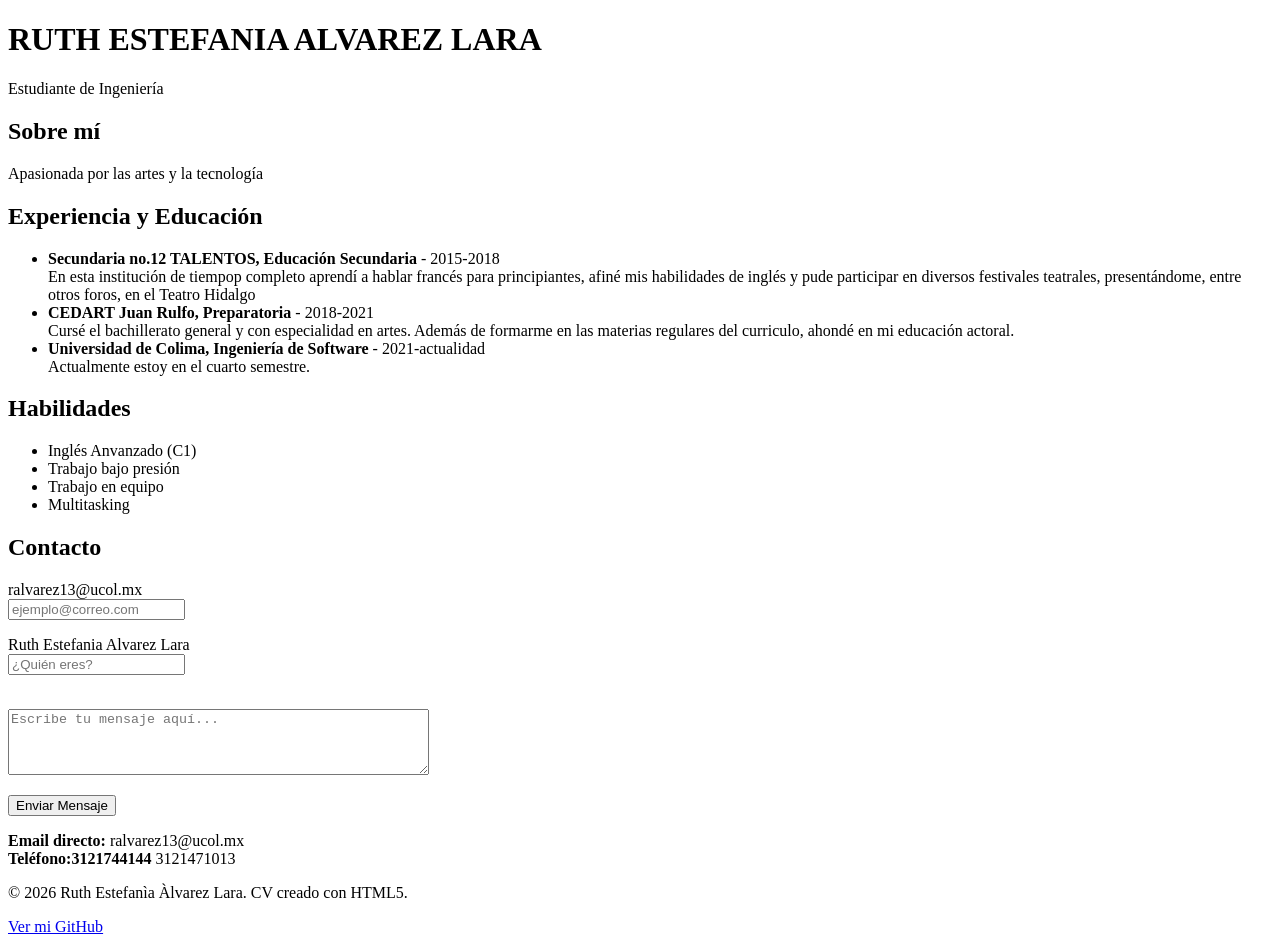
==== index.html @ 9b430cb1 "Add files via upload" ====
﻿<!DOCTYPE html>

<html lang="en" xmlns="http://www.w3.org/1999/xhtml">
<head>
    <meta charset="utf-8" />
    <title>RUTH ESTEFANIA ALVAREZ LARA</title>
</head>
<body>
    <header>
        <h1>RUTH ESTEFANIA ALVAREZ LARA</h1>
        <p>Estudiante de Ingeniería</p>
    </header>
    <main>
        <section id="sobre-mi">
            <h2>Sobre mí</h2>
            <p>Apasionada por las artes y la tecnología</p>
        </section>
       
        <section id="experiencia">
            <h2>Experiencia y Educación</h2>

            <!-- Usamos una lista desordenada para items -->
            <ul>
                <!-- COMPLETAR: Item 1 -->
                <li>
                    <strong>Secundaria no.12 TALENTOS, Educación Secundaria</strong> - 2015-2018
                    <br>
                    En esta institución de tiempop completo aprendí a hablar francés 
                    para principiantes, afiné mis habilidades de inglés y pude participar 
                    en diversos festivales teatrales, presentándome, entre otros foros,
                    en el Teatro Hidalgo

                </li>

                <!-- COMPLETAR: Item 2 -->
                <li>
                    <strong>CEDART Juan Rulfo, Preparatoria</strong> - 2018-2021
                    <br>
                   Cursé el bachillerato general y con especialidad en artes. Además de
                   formarme en las materias regulares del curriculo, ahondé en mi educación actoral.

                </li>

                <!-- COMPLETAR: Item 3 (opcional) -->
                <li>
                    <strong>Universidad de Colima, Ingeniería de Software</strong> - 2021-actualidad
                    <br>
                    Actualmente estoy en el cuarto semestre. 
                </li>
            </ul>
        </section>

        <!-- SECCIÓN: Habilidades -->
        <section id="habilidades">
            <h2>Habilidades</h2>

            <!-- COMPLETAR: Lista de habilidades -->
            <ul>
                <li>Inglés Anvanzado (C1)</li>
                <li>Trabajo bajo presión</li>
                <li>Trabajo en equipo</li>
                <li>Multitasking</li>
            </ul>
        </section>

        <!-- SECCIÓN: Contacto (Formulario) -->
        <section id="contacto">
            <h2>Contacto</h2>

            <!--
                FORMULARIO HTML5 CON VALIDACIÓN NATIVA
                Nota: Esto no envía emails aún (necesita backend),
                pero valida que los datos sean correctos
            -->
            <form action="#" method="post">

                <!-- Campo de Email con validación automática -->
                <p>
                    <label for="email">ralvarez13@ucol.mx</label><br>
                    <input type="email"
                           id="email"
                           name="email"
                           placeholder="ejemplo@correo.com"
                           required>
                </p>

                <!-- Campo de Nombre (requerido) -->
                <p>
                    <label for="nombre">Ruth Estefania Alvarez Lara</label><br>
                    <input type="text"
                           id="nombre"
                           name="nombre"
                           placeholder="¿Quién eres?"
                           required
                           minlength="2">
                </p>

                <!-- Campo de Mensaje -->
                <p>
                    <label for="mensaje"></label><br>
                    <textarea id="mensaje"
                              name="mensaje"
                              rows="4"
                              cols="50"
                              placeholder="Escribe tu mensaje aquí..."
                              required
                              minlength="10"></textarea>
                </p>

                <!-- Botón de envío -->
                <button type="submit">Enviar Mensaje</button>

            </form>

            <!-- Información de contacto directo -->
            <p>
                <strong>Email directo:</strong> ralvarez13@ucol.mx<br>
                <strong>Teléfono:3121744144</strong> 3121471013
            </p>
        </section>

    </main>

    <!-- ====================
         FOOTER: Pie de página
         ==================== -->
    <footer>
        <p>&copy; 2026 Ruth Estefanìa Àlvarez Lara. CV creado con HTML5.</p>

        <!-- OPCIONAL: Enlace a tu GitHub -->
        <p>
            <a href="https://github.com/Ruthweiler/Portfolio" target="_blank">
                Ver mi GitHub
            </a>
        </p>
    </footer>
   




</body>
</html>
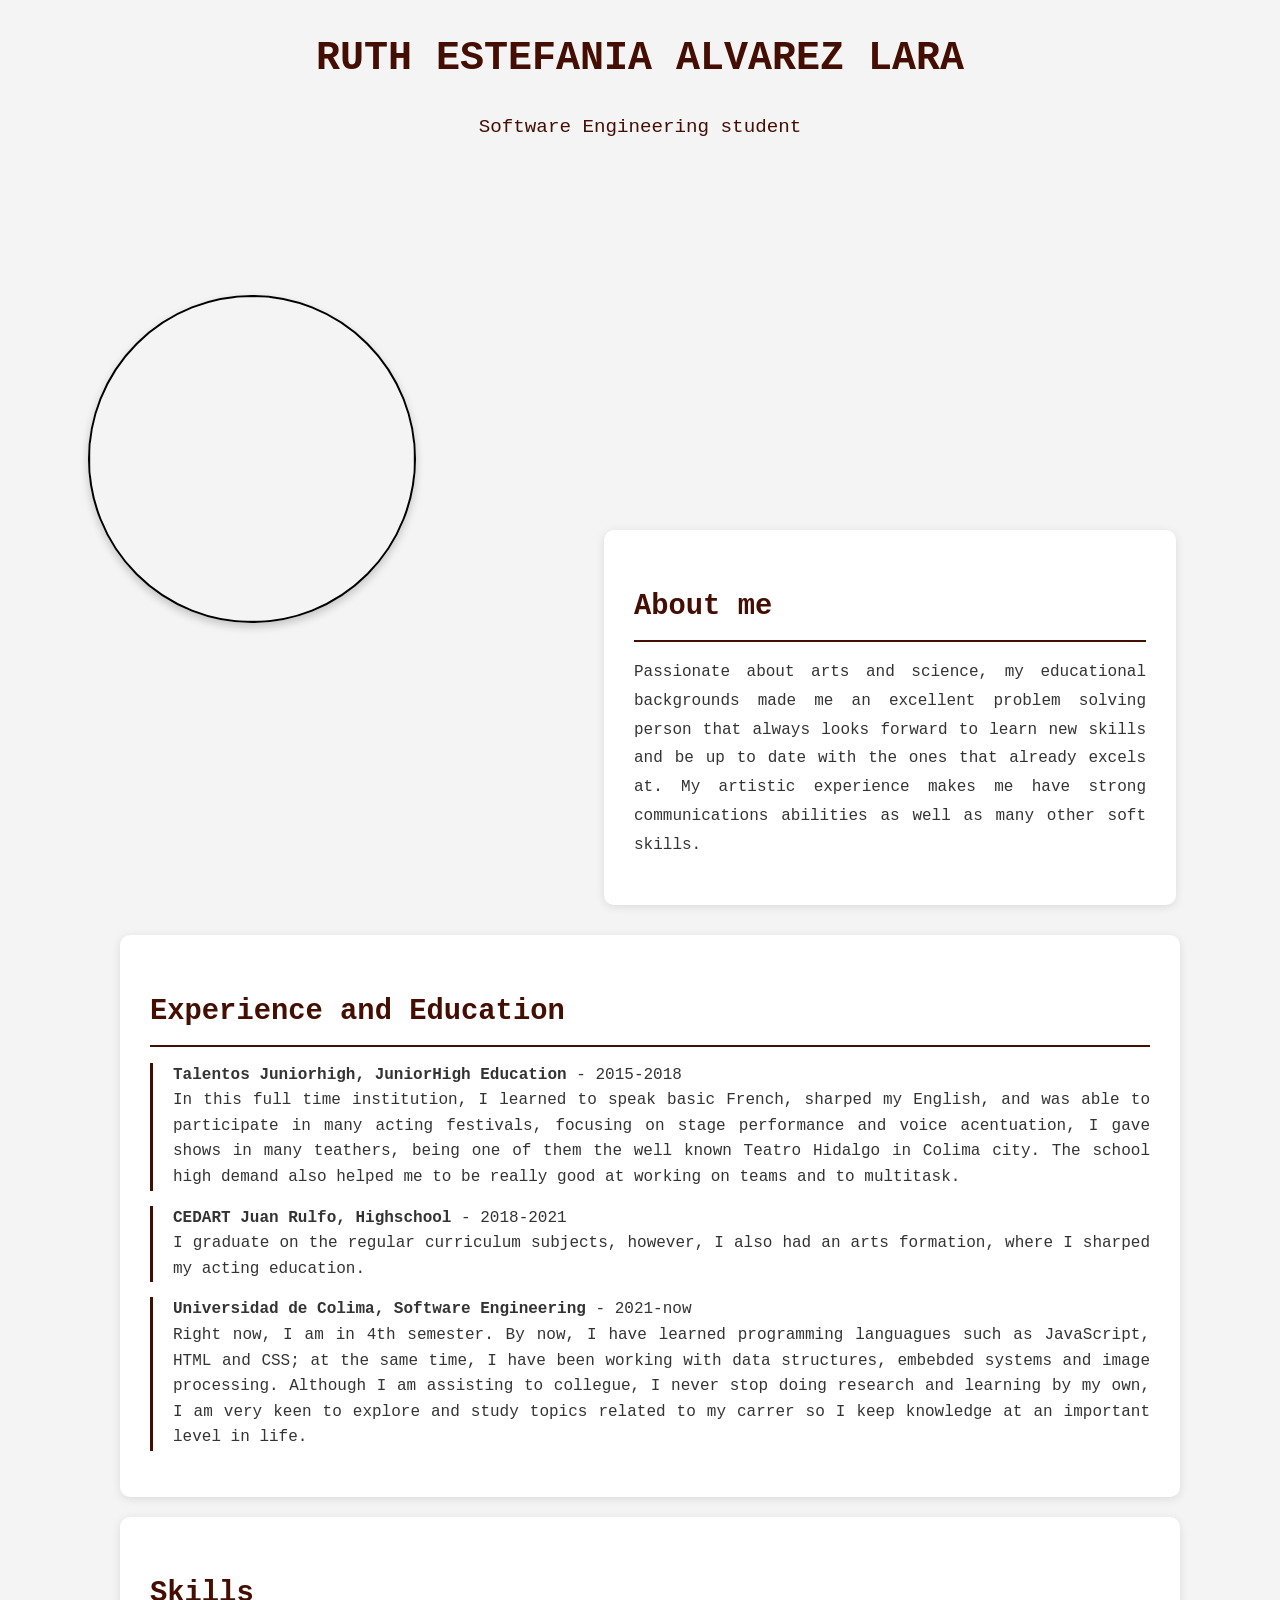
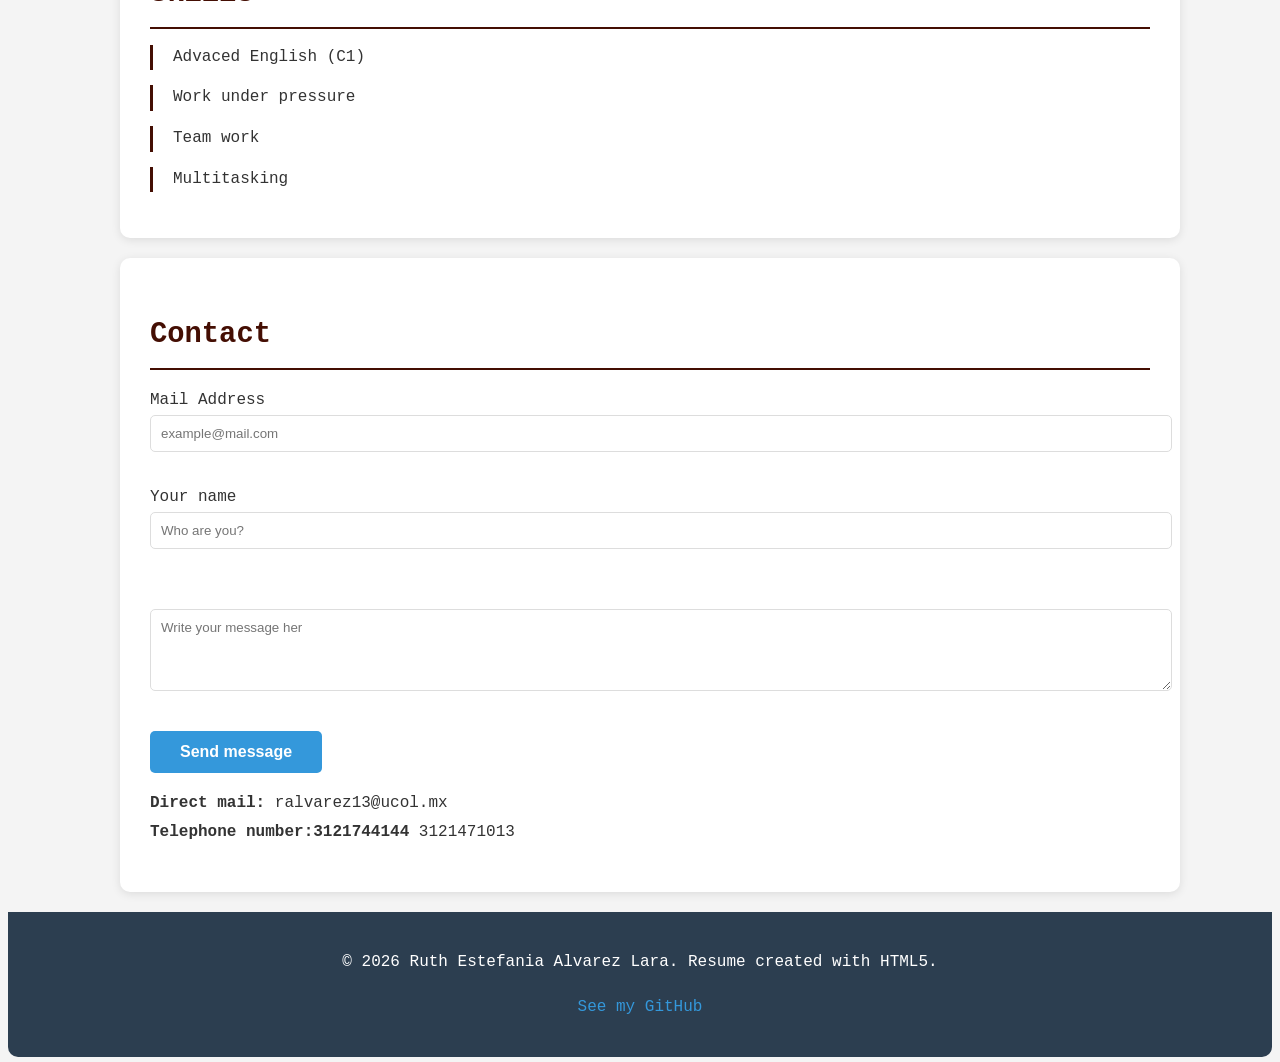
==== commit 5cb97624: "Update index.html Added css" ====
--- a/index.html
+++ b/index.html
@@ -1,71 +1,265 @@
-﻿<!DOCTYPE html>
+<!DOCTYPE html>
 
 <html lang="en" xmlns="http://www.w3.org/1999/xhtml">
 <head>
     <meta charset="utf-8" />
     <title>RUTH ESTEFANIA ALVAREZ LARA</title>
+    <style>
+        #sobre-mi {
+            max-width: 512px;
+            margin: 20px auto;
+            background: white;
+            padding: 30px;
+            border-radius: 10px;
+            box-shadow: 0 2px 10px rgba(0,0,0,0.1);
+            position: relative;
+            top: 0px;
+            left: 250px;
+            text-align: justify;
+        }
+        #experiencia {
+            max-width: 1000px;
+            margin: 20px auto;
+            background: white;
+            padding: 30px;
+            border-radius: 10px;
+            box-shadow: 0 2px 10px rgba(0,0,0,0.1);
+            position: relative;
+            top: 10px;
+            left: 10px;
+            text-align: justify;
+        }
+        #habilidades {
+            max-width: 1000px;
+            margin: 20px auto;
+            background: white;
+            padding: 30px;
+            border-radius: 10px;
+            box-shadow: 0 2px 10px rgba(0,0,0,0.1);
+            position: relative;
+            top: 10px;
+            left: 10px;
+            text-align: justify;
+        }
+        #contacto {
+            max-width: 1000px;
+            margin: 20px auto;
+            background: white;
+            padding: 30px;
+            border-radius: 10px;
+            box-shadow: 0 2px 10px rgba(0,0,0,0.1);
+            position: relative;
+            top: 10px;
+            left: 10px;
+            text-align: justify;
+        }
+            /*Da formato a mi foto, la hace ovalada y ajusta el tamaño*/
+        img {
+            width: 324px;
+            height: 324px;
+            max-width: 100%;
+            border-radius: 50%;
+            border: 2px solid #000;
+            box-shadow: 0 4px 8px rgba(0,0,0,0.2);
+            position: relative;
+            top: 120px;
+            left: 80px;
+        }
+            /* Le aplica un color suave en lugar de blanco puro al fondo, 
+            le agrega la fuente, el color y el interlineado. los cambios
+            se aplican a todo lo que está dentro del tag body
+            */
+        body {
+            background-color: #f4f4f4;
+            font-family: Consolas, monospace;
+            color: #333;
+            line-height: 1.6;
+
+            body {
+                font-family: Consolas, monospace;
+                color: #333;
+                line-height: 1.6;
+            }
+            /* En el tag header h1, se le aplica un color y un tamaño de letra, asimismo se 
+                alínea al centro de la página y se agrega un margen
+            */
+            header h1 {
+                color: #440E03;
+                font-size: 2.5em;
+                text-align: center;
+                margin-bottom: 5px;
+            }
+            /* En el header p se alinea al centro, se cambia el color, se modifica el tamaño de
+                la letra y el tamaño de margen
+            */
+            header p {
+                text-align: center;
+                color: #440E03;
+                font-size: 1.2em;
+                margin-bottom: 30px;
+            }
+            /* Cada sección (Sobre mí, Experiencia, etc.) necesita espacio para respirar.
+                El margin-bottom crea separación visual entre secciones.
+            */
+            section {
+                margin-bottom: 30px;
+            }
+            /*Los h2 marcan cada sección del CV. Un color azul y un borde inferior los hace
+                destacar sin ser invasivos. El padding-bottom crea espacio antes del borde.
+            */
+            h2 {
+                color: #440E03;
+                font-size: 1.8em;
+                border-bottom: 2px solid #440E03;
+                padding-bottom: 10px;
+                margin-bottom: 15px;
+            }
+            /*Los párrafos necesitan un espaciado de línea cómodo para leer. El margin-bottom
+                separa párrafos consecutivos.
+            */
+            p {
+                line-height: 1.8;
+                margin-bottom: 15px;
+            }
+            /*Quitamos los bullets predeterminados (list-style: none) y damos espacio a cada 
+                elemento. El borde azul izquierdo marca cada item visualmente.
+            */
+            ul {
+                list-style: none;
+                padding-left: 0;
+            }
+            /*Los inputs y textarea necesitan estilos consistentes. El padding interno hace que
+                sean más fáciles de usar. El border-radius suaviza las esquinas.
+            */
+            li {
+                margin-bottom: 15px;
+                padding-left: 20px;
+                border-left: 3px solid #440E03;
+            }
+            /*El footer cierra el CV. Un fondo oscuro con texto claro crea contraste. El text-align:
+                center alinea todo el contenido.
+            */
+            input, textarea {
+                width: 100%;
+                padding: 10px;
+                margin-bottom: 15px;
+                border: 1px solid #ddd;
+                border-radius: 5px;
+                font-family: Arial, sans-serif;
+            }
+
+            button {
+                background: #3498db;
+                color: white;
+                padding: 12px 30px;
+                border: none;
+                border-radius: 5px;
+                cursor: pointer;
+                font-size: 1em;
+                font-weight: 600;
+            }
+            /*Los efectos hover mejoran la interactividad. Cuando pasas 
+                el mouse sobre el botón o enlaces,
+            cambian de color. Esto indica que son clicables. footer */
+
+            footer {
+                background: #2c3e50;
+                color: white;
+                text-align: center;
+                padding: 20px;
+                margin-top: 30px;
+                border-radius: 0 0 10px 10px;
+            }
+
+                footer a {
+                    color: #3498db;
+                    text-decoration: none;
+                }
+
+            button:hover {
+                background: #2980b9;
+                transform: translateY(-2px);
+                box-shadow: 0 5px 15px rgba(52, 152, 219, 0.3);
+            }
+
+            footer a:hover {
+                color: #5dade2;
+                text-decoration: underline;
+            }
+        }
+    </style>
 </head>
 <body>
     <header>
         <h1>RUTH ESTEFANIA ALVAREZ LARA</h1>
-        <p>Estudiante de Ingeniería</p>
+        <p>Software Engineering student</p>
+        <img src="foto.jpeg"/>
     </header>
     <main>
         <section id="sobre-mi">
-            <h2>Sobre mí</h2>
-            <p>Apasionada por las artes y la tecnología</p>
+            <h2>About me</h2>
+            <p>Passionate about arts and science, my educational backgrounds
+            made me an excellent problem solving person that always looks forward
+            to learn new skills and be up to date with the ones that already excels 
+            at. My artistic experience makes me have strong communications abilities 
+            as well as many other soft skills.</p>
         </section>
-       
+
         <section id="experiencia">
-            <h2>Experiencia y Educación</h2>
+            <h2>Experience and Education</h2>
 
             <!-- Usamos una lista desordenada para items -->
             <ul>
                 <!-- COMPLETAR: Item 1 -->
                 <li>
-                    <strong>Secundaria no.12 TALENTOS, Educación Secundaria</strong> - 2015-2018
+                    <strong>Talentos Juniorhigh, JuniorHigh Education</strong> - 2015-2018
                     <br>
-                    En esta institución de tiempop completo aprendí a hablar francés 
-                    para principiantes, afiné mis habilidades de inglés y pude participar 
-                    en diversos festivales teatrales, presentándome, entre otros foros,
-                    en el Teatro Hidalgo
-
+                    In this full time institution, I learned to speak basic French, sharped my English,
+                    and was able to participate in many acting festivals, focusing on stage performance and 
+                    voice acentuation, I gave shows in many teathers, being one of them the well known Teatro 
+                    Hidalgo in Colima city. The school high demand also helped me to be really good at working on teams
+                    and to multitask.
+                    
                 </li>
 
                 <!-- COMPLETAR: Item 2 -->
                 <li>
-                    <strong>CEDART Juan Rulfo, Preparatoria</strong> - 2018-2021
+                    <strong>CEDART Juan Rulfo, Highschool </strong> - 2018-2021
                     <br>
-                   Cursé el bachillerato general y con especialidad en artes. Además de
-                   formarme en las materias regulares del curriculo, ahondé en mi educación actoral.
+                    I graduate on the regular curriculum subjects, however, I also had an arts formation, 
+                    where I sharped my acting education.
 
                 </li>
 
                 <!-- COMPLETAR: Item 3 (opcional) -->
                 <li>
-                    <strong>Universidad de Colima, Ingeniería de Software</strong> - 2021-actualidad
+                    <strong>Universidad de Colima, Software Engineering</strong> - 2021-now
                     <br>
-                    Actualmente estoy en el cuarto semestre. 
+                    Right now, I am in 4th semester. By now, I have learned programming languagues such as JavaScript, 
+                    HTML and CSS; at the same time,  I have been working with data structures, embebded systems and image 
+                    processing. Although I am assisting to collegue, I never stop doing research and learning by my own, 
+                    I am very keen to explore and study topics related to my carrer so I keep knowledge at an important level
+                    in life.
                 </li>
             </ul>
         </section>
 
         <!-- SECCIÓN: Habilidades -->
         <section id="habilidades">
-            <h2>Habilidades</h2>
+            <h2>Skills</h2>
 
             <!-- COMPLETAR: Lista de habilidades -->
             <ul>
-                <li>Inglés Anvanzado (C1)</li>
-                <li>Trabajo bajo presión</li>
-                <li>Trabajo en equipo</li>
+                <li>Advaced English (C1)</li>
+                <li>Work under pressure</li>
+                <li>Team work</li>
                 <li>Multitasking</li>
             </ul>
         </section>
 
         <!-- SECCIÓN: Contacto (Formulario) -->
         <section id="contacto">
-            <h2>Contacto</h2>
+            <h2>Contact</h2>
 
             <!--
                 FORMULARIO HTML5 CON VALIDACIÓN NATIVA
@@ -76,46 +270,46 @@
 
                 <!-- Campo de Email con validación automática -->
                 <p>
-                    <label for="email">ralvarez13@ucol.mx</label><br>
+                    <label for="email">Mail Address</label><br>
                     <input type="email"
                            id="email"
                            name="email"
-                           placeholder="ejemplo@correo.com"
+                           placeholder="example@mail.com"
                            required>
                 </p>
 
                 <!-- Campo de Nombre (requerido) -->
                 <p>
-                    <label for="nombre">Ruth Estefania Alvarez Lara</label><br>
+                    <label for="nombre">Your name</label><br>
                     <input type="text"
                            id="nombre"
-                           name="nombre"
-                           placeholder="¿Quién eres?"
+                           name="name"
+                           placeholder="Who are you?"
                            required
                            minlength="2">
                 </p>
 
                 <!-- Campo de Mensaje -->
                 <p>
-                    <label for="mensaje"></label><br>
+                    <label for="Your comment"></label><br>
                     <textarea id="mensaje"
-                              name="mensaje"
+                              name="message"
                               rows="4"
                               cols="50"
-                              placeholder="Escribe tu mensaje aquí..."
+                              placeholder="Write your message her"
                               required
                               minlength="10"></textarea>
                 </p>
 
                 <!-- Botón de envío -->
-                <button type="submit">Enviar Mensaje</button>
+                <button type="submit">Send message</button>
 
             </form>
 
             <!-- Información de contacto directo -->
             <p>
-                <strong>Email directo:</strong> ralvarez13@ucol.mx<br>
-                <strong>Teléfono:3121744144</strong> 3121471013
+                <strong>Direct mail:</strong> ralvarez13@ucol.mx<br>
+                <strong>Telephone number:3121744144</strong> 3121471013
             </p>
         </section>
 
@@ -125,19 +319,20 @@
          FOOTER: Pie de página
          ==================== -->
     <footer>
-        <p>&copy; 2026 Ruth Estefanìa Àlvarez Lara. CV creado con HTML5.</p>
+        <p>&copy; 2026 Ruth Estefania Alvarez Lara. Resume created with HTML5.</p>
 
         <!-- OPCIONAL: Enlace a tu GitHub -->
         <p>
-            <a href="https://github.com/Ruthweiler/Portfolio" target="_blank">
-                Ver mi GitHub
+            <a href="https://ruthweiler.github.io/Portfolio/" target="_blank">
+                See my GitHub
             </a>
         </p>
     </footer>
-   
+
 
 
 
 
 </body>
-</html>+
+</html>
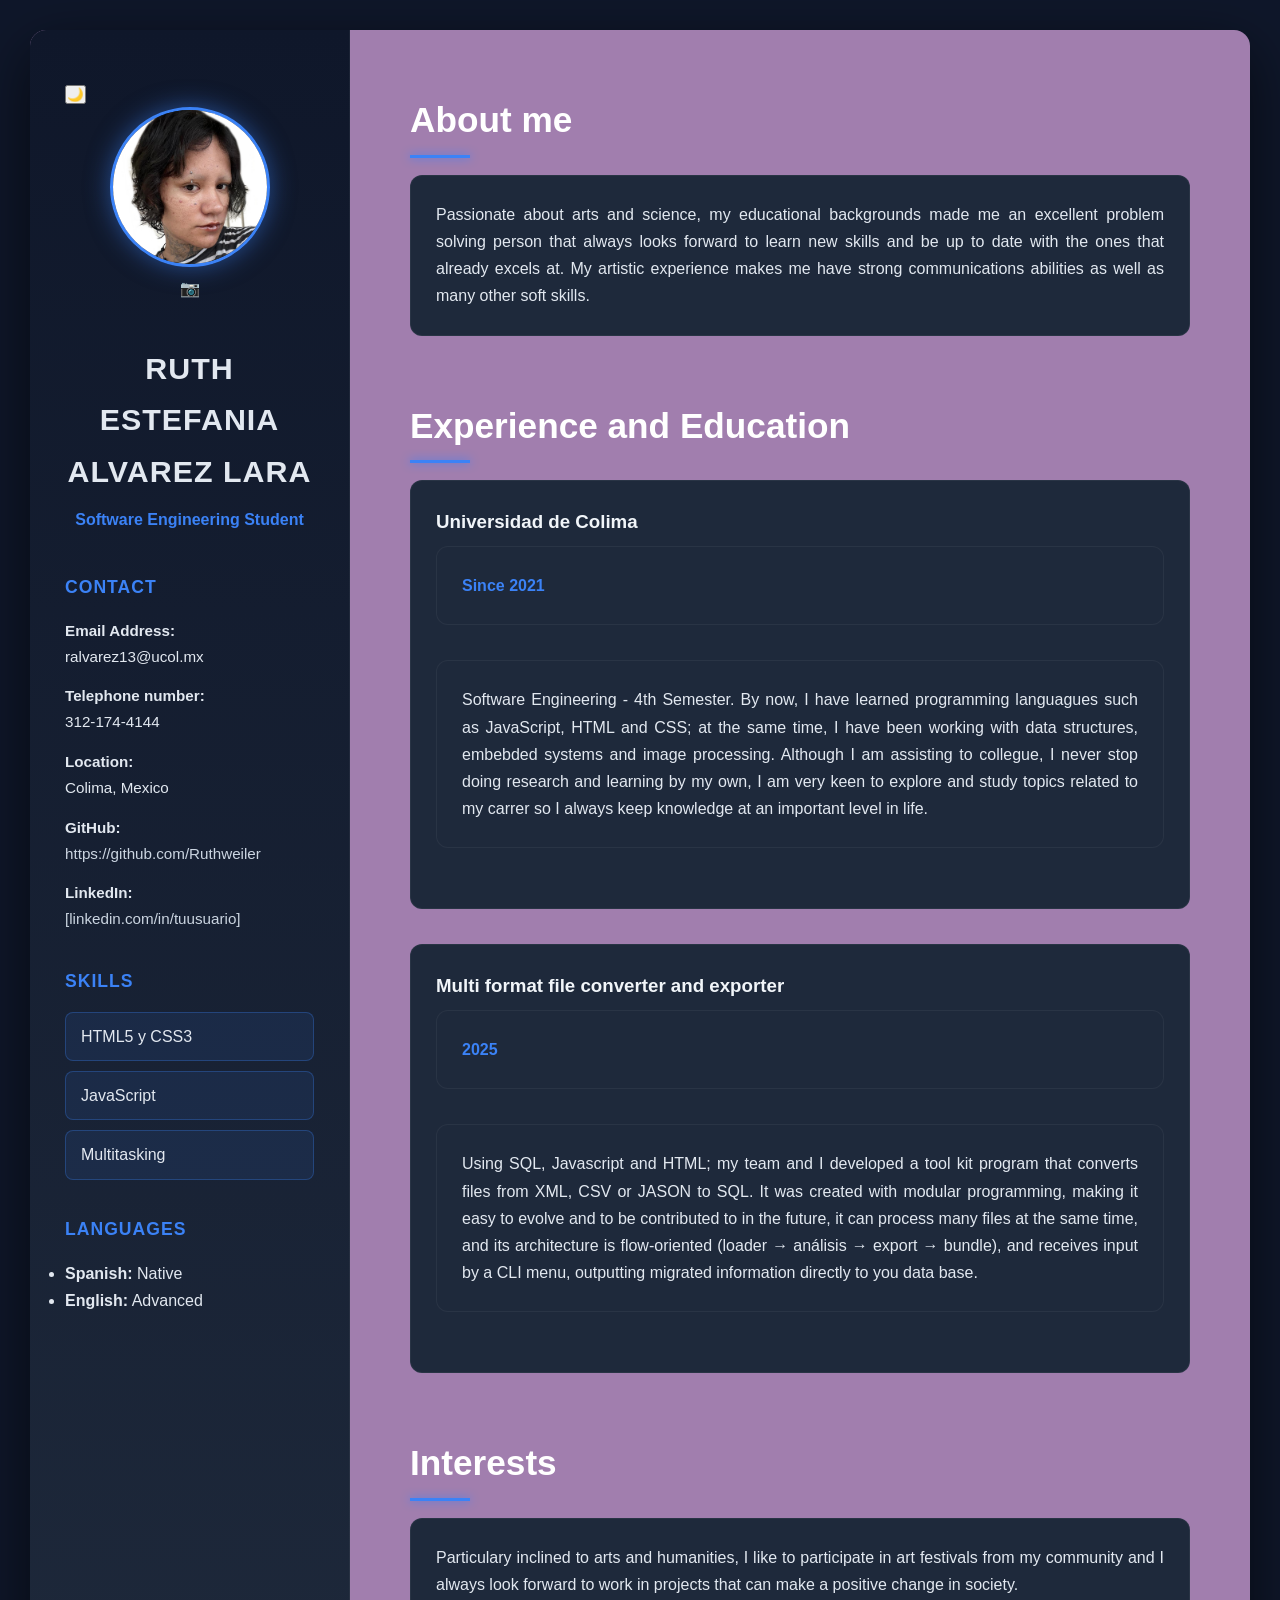
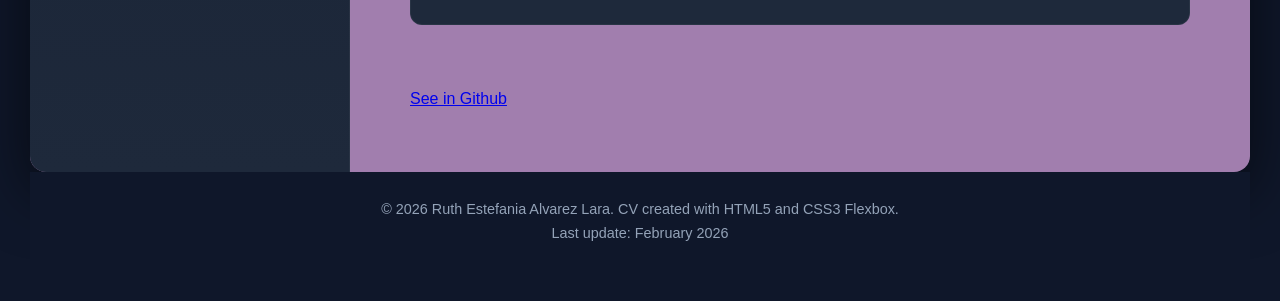
==== commit 377b24ba: "Update index.html" ====
--- a/index.html
+++ b/index.html
@@ -1,338 +1,188 @@
+
 <!DOCTYPE html>
+<html lang="es">
 
-<html lang="en" xmlns="http://www.w3.org/1999/xhtml">
 <head>
-    <meta charset="utf-8" />
-    <title>RUTH ESTEFANIA ALVAREZ LARA</title>
-    <style>
-        #sobre-mi {
-            max-width: 512px;
-            margin: 20px auto;
-            background: white;
-            padding: 30px;
-            border-radius: 10px;
-            box-shadow: 0 2px 10px rgba(0,0,0,0.1);
-            position: relative;
-            top: 0px;
-            left: 250px;
-            text-align: justify;
-        }
-        #experiencia {
-            max-width: 1000px;
-            margin: 20px auto;
-            background: white;
-            padding: 30px;
-            border-radius: 10px;
-            box-shadow: 0 2px 10px rgba(0,0,0,0.1);
-            position: relative;
-            top: 10px;
-            left: 10px;
-            text-align: justify;
-        }
-        #habilidades {
-            max-width: 1000px;
-            margin: 20px auto;
-            background: white;
-            padding: 30px;
-            border-radius: 10px;
-            box-shadow: 0 2px 10px rgba(0,0,0,0.1);
-            position: relative;
-            top: 10px;
-            left: 10px;
-            text-align: justify;
-        }
-        #contacto {
-            max-width: 1000px;
-            margin: 20px auto;
-            background: white;
-            padding: 30px;
-            border-radius: 10px;
-            box-shadow: 0 2px 10px rgba(0,0,0,0.1);
-            position: relative;
-            top: 10px;
-            left: 10px;
-            text-align: justify;
-        }
-            /*Da formato a mi foto, la hace ovalada y ajusta el tamaño*/
-        img {
-            width: 324px;
-            height: 324px;
-            max-width: 100%;
-            border-radius: 50%;
-            border: 2px solid #000;
-            box-shadow: 0 4px 8px rgba(0,0,0,0.2);
-            position: relative;
-            top: 120px;
-            left: 80px;
-        }
-            /* Le aplica un color suave en lugar de blanco puro al fondo, 
-            le agrega la fuente, el color y el interlineado. los cambios
-            se aplican a todo lo que está dentro del tag body
-            */
-        body {
-            background-color: #f4f4f4;
-            font-family: Consolas, monospace;
-            color: #333;
-            line-height: 1.6;
-
-            body {
-                font-family: Consolas, monospace;
-                color: #333;
-                line-height: 1.6;
-            }
-            /* En el tag header h1, se le aplica un color y un tamaño de letra, asimismo se 
-                alínea al centro de la página y se agrega un margen
-            */
-            header h1 {
-                color: #440E03;
-                font-size: 2.5em;
-                text-align: center;
-                margin-bottom: 5px;
-            }
-            /* En el header p se alinea al centro, se cambia el color, se modifica el tamaño de
-                la letra y el tamaño de margen
-            */
-            header p {
-                text-align: center;
-                color: #440E03;
-                font-size: 1.2em;
-                margin-bottom: 30px;
-            }
-            /* Cada sección (Sobre mí, Experiencia, etc.) necesita espacio para respirar.
-                El margin-bottom crea separación visual entre secciones.
-            */
-            section {
-                margin-bottom: 30px;
-            }
-            /*Los h2 marcan cada sección del CV. Un color azul y un borde inferior los hace
-                destacar sin ser invasivos. El padding-bottom crea espacio antes del borde.
-            */
-            h2 {
-                color: #440E03;
-                font-size: 1.8em;
-                border-bottom: 2px solid #440E03;
-                padding-bottom: 10px;
-                margin-bottom: 15px;
-            }
-            /*Los párrafos necesitan un espaciado de línea cómodo para leer. El margin-bottom
-                separa párrafos consecutivos.
-            */
-            p {
-                line-height: 1.8;
-                margin-bottom: 15px;
-            }
-            /*Quitamos los bullets predeterminados (list-style: none) y damos espacio a cada 
-                elemento. El borde azul izquierdo marca cada item visualmente.
-            */
-            ul {
-                list-style: none;
-                padding-left: 0;
-            }
-            /*Los inputs y textarea necesitan estilos consistentes. El padding interno hace que
-                sean más fáciles de usar. El border-radius suaviza las esquinas.
-            */
-            li {
-                margin-bottom: 15px;
-                padding-left: 20px;
-                border-left: 3px solid #440E03;
-            }
-            /*El footer cierra el CV. Un fondo oscuro con texto claro crea contraste. El text-align:
-                center alinea todo el contenido.
-            */
-            input, textarea {
-                width: 100%;
-                padding: 10px;
-                margin-bottom: 15px;
-                border: 1px solid #ddd;
-                border-radius: 5px;
-                font-family: Arial, sans-serif;
-            }
-
-            button {
-                background: #3498db;
-                color: white;
-                padding: 12px 30px;
-                border: none;
-                border-radius: 5px;
-                cursor: pointer;
-                font-size: 1em;
-                font-weight: 600;
-            }
-            /*Los efectos hover mejoran la interactividad. Cuando pasas 
-                el mouse sobre el botón o enlaces,
-            cambian de color. Esto indica que son clicables. footer */
-
-            footer {
-                background: #2c3e50;
-                color: white;
-                text-align: center;
-                padding: 20px;
-                margin-top: 30px;
-                border-radius: 0 0 10px 10px;
-            }
-
-                footer a {
-                    color: #3498db;
-                    text-decoration: none;
-                }
-
-            button:hover {
-                background: #2980b9;
-                transform: translateY(-2px);
-                box-shadow: 0 5px 15px rgba(52, 152, 219, 0.3);
-            }
-
-            footer a:hover {
-                color: #5dade2;
-                text-decoration: underline;
-            }
-        }
-    </style>
+    <meta charset="UTF-8">
+    <meta name="viewport" content="width=device-width, initial-scale=1.0">
+    <title>CV - ALVAREZ LARA RUTH ESTEFANIA</title>
+    
+    <!-- Vincula tu archivo CSS aquí -->
+    <link rel="stylesheet" href="style.css">
+    
+    <!-- Google Fonts - Puedes cambiar la fuente si quieres -->
+    <link href="https://fonts.google.com/specimen/Saira?categoryFilters=Technology:%2FTechnology%2FVariable;600;700&display=swap">
 </head>
 <body>
-    <header>
-        <h1>RUTH ESTEFANIA ALVAREZ LARA</h1>
-        <p>Software Engineering student</p>
-        <img src="foto.jpeg"/>
-    </header>
-    <main>
-        <section id="sobre-mi">
-            <h2>About me</h2>
-            <p>Passionate about arts and science, my educational backgrounds
-            made me an excellent problem solving person that always looks forward
-            to learn new skills and be up to date with the ones that already excels 
-            at. My artistic experience makes me have strong communications abilities 
-            as well as many other soft skills.</p>
-        </section>
+    
 
-        <section id="experiencia">
-            <h2>Experience and Education</h2>
+    <div class="cv-container">
 
-            <!-- Usamos una lista desordenada para items -->
-            <ul>
-                <!-- COMPLETAR: Item 1 -->
-                <li>
-                    <strong>Talentos Juniorhigh, JuniorHigh Education</strong> - 2015-2018
-                    <br>
-                    In this full time institution, I learned to speak basic French, sharped my English,
-                    and was able to participate in many acting festivals, focusing on stage performance and 
-                    voice acentuation, I gave shows in many teathers, being one of them the well known Teatro 
-                    Hidalgo in Colima city. The school high demand also helped me to be really good at working on teams
-                    and to multitask.
-                    
-                </li>
+        <!--
+             SIDEBAR (Columna Izquierda)
+             Aquí va información personal, contacto y habilidades
+        -->
+        <aside class="sidebar">
 
-                <!-- COMPLETAR: Item 2 -->
-                <li>
-                    <strong>CEDART Juan Rulfo, Highschool </strong> - 2018-2021
-                    <br>
-                    I graduate on the regular curriculum subjects, however, I also had an arts formation, 
-                    where I sharped my acting education.
+            <!-- Botoón Dark mode -->
+            <button id="themeToggle" aria-label="Cambiar tema">🌙</button>
+            <script>
+                const toggle = document.getElementById("themeToggle");
+                toggle.addEventListener("click", () => {
+                    document.body.classList.toggle("dark-mode");
+                });
+            </script>
 
-                </li>
+            <!-- FOTO DE PERFIL (opcional - puedes quitar si no tienes) -->
+            <div class="profile-photo">
 
-                <!-- COMPLETAR: Item 3 (opcional) -->
-                <li>
-                    <strong>Universidad de Colima, Software Engineering</strong> - 2021-now
-                    <br>
-                    Right now, I am in 4th semester. By now, I have learned programming languagues such as JavaScript, 
-                    HTML and CSS; at the same time,  I have been working with data structures, embebded systems and image 
-                    processing. Although I am assisting to collegue, I never stop doing research and learning by my own, 
-                    I am very keen to explore and study topics related to my carrer so I keep knowledge at an important level
-                    in life.
-                </li>
-            </ul>
-        </section>
+                <img src="FOTO.jpeg" alt="RUTH ESTEFANIA ALVAREZ LARA">
 
-        <!-- SECCIÓN: Habilidades -->
-        <section id="habilidades">
-            <h2>Skills</h2>
+                <div class="photo-placeholder">
+                    📷
+                </div>
+            </div>
 
-            <!-- COMPLETAR: Lista de habilidades -->
-            <ul>
-                <li>Advaced English (C1)</li>
-                <li>Work under pressure</li>
-                <li>Team work</li>
-                <li>Multitasking</li>
-            </ul>
-        </section>
+            <!-- NOMBRE Y TÍTULO -->
+            <div class="sidebar-header">
+                <h1>RUTH ESTEFANIA ALVAREZ LARA</h1>
+                <p class="job-title">Software Engineering Student</p>
+                <!-- Ejemplo: Estudiante de Ingeniería de Software -->
+            </div>
 
-        <!-- SECCIÓN: Contacto (Formulario) -->
-        <section id="contacto">
-            <h2>Contact</h2>
+            <!-- INFORMACIÓN DE CONTACTO -->
+            <section class="sidebar-section">
+                <h2>Contact</h2>
+                <ul class="contact-list">
+                    <li>
+                        <strong>Email Address:</strong><br>
+                        ralvarez13@ucol.mx
+                    </li>
+                    <li>
+                        <strong>Telephone number:</strong><br>
+                        312-174-4144
+                    </li>
+                    <li>
+                        <strong>Location:</strong><br>
+                        Colima, Mexico
+                    </li>
+                    <li>
+                        <strong>GitHub:</strong><br>
+                        <a href="#">https://github.com/Ruthweiler</a>
+                    </li>
+                    <li>
+                        <strong>LinkedIn:</strong><br>
+                        <a href="#">[linkedin.com/in/tuusuario]</a>
+                    </li>
+                </ul>
+            </section>
 
-            <!--
-                FORMULARIO HTML5 CON VALIDACIÓN NATIVA
-                Nota: Esto no envía emails aún (necesita backend),
-                pero valida que los datos sean correctos
-            -->
-            <form action="#" method="post">
+            <!-- HABILIDADES TÉCNICAS -->
+            <section class="sidebar-section">
+                <h2>Skills</h2>
+                <ul class="skills-list">
+                    <!-- Personaliza con TUS habilidades reales -->
+                    <li>HTML5 y CSS3</li>
+                    <li>JavaScript</li>
+                    <li>Multitasking</li>
 
-                <!-- Campo de Email con validación automática -->
+                    <!-- Agrega más si tienes -->
+                </ul>
+            </section>
+
+            <!-- IDIOMAS (opcional) -->
+            <section class="sidebar-section">
+                <h2>Languages</h2>
+                <ul class="languages-list">
+                    <li>
+                        <strong>Spanish:</strong> Native
+                    </li>
+                    <li>
+                        <strong>English:</strong> Advanced
+                    </li>
+                </ul>
+            </section>
+
+        </aside>
+
+        <!-- 
+             MAIN CONTENT (Columna Derecha)
+             Aquí va el contenido principal: sobre ti, experiencia, educación
+        -->
+        <main class="main-content">
+
+
+
+            <!-- SOBRE MÍ -->
+            <section class="content-section">
+                <h2>About me</h2>
                 <p>
-                    <label for="email">Mail Address</label><br>
-                    <input type="email"
-                           id="email"
-                           name="email"
-                           placeholder="example@mail.com"
-                           required>
+                    Passionate about arts and science, my educational backgrounds
+                    made me an excellent problem solving person that always looks forward
+                    to learn new skills and be up to date with the ones that already excels
+                    at. My artistic experience makes me have strong communications abilities
+                    as well as many other soft skills.
                 </p>
 
-                <!-- Campo de Nombre (requerido) -->
-                <p>
-                    <label for="nombre">Your name</label><br>
-                    <input type="text"
-                           id="nombre"
-                           name="name"
-                           placeholder="Who are you?"
-                           required
-                           minlength="2">
-                </p>
+            </section>
 
-                <!-- Campo de Mensaje -->
-                <p>
-                    <label for="Your comment"></label><br>
-                    <textarea id="mensaje"
-                              name="message"
-                              rows="4"
-                              cols="50"
-                              placeholder="Write your message her"
-                              required
-                              minlength="10"></textarea>
-                </p>
+            <!-- EXPERIENCIA Y EDUCACIÓN -->
+            <section class="content-section">
+                <h2>Experience and Education</h2>
 
-                <!-- Botón de envío -->
-                <button type="submit">Send message</button>
+                <div class="experience-item">
+                    <h3>Universidad de Colima</h3>
+                    <p class="date-range">Since 2021</p>
+                    <p class="description">
+                        Software Engineering - 4th Semester.
+                        By now, I have learned programming languagues such as JavaScript,
+                        HTML and CSS; at the same time,  I have been working with data structures, embebded systems and image
+                        processing. Although I am assisting to collegue, I never stop doing research and learning by my own,
+                        I am very keen to explore and study topics related to my carrer so I always keep knowledge at an important level
+                        in life.
+                    </p>
+                </div>
 
-            </form>
+                <div class="experience-item">
+                    <h3>Multi format file converter and exporter</h3>
+                    <p class="date-range">2025</p>
+                    <p class="description">
+                        Using SQL, Javascript and HTML; my team and I developed a tool kit program that converts files from XML, CSV or JASON to SQL.
+                        It was created with modular programming, making it easy to evolve and to be contributed to in the future, it can process many files
+                        at the same time, and its architecture is flow-oriented (loader → análisis → export → bundle), and receives input by a CLI
+                        menu, outputting migrated information directly to you data base.
+                    </p>
+                </div>
 
-            <!-- Información de contacto directo -->
-            <p>
-                <strong>Direct mail:</strong> ralvarez13@ucol.mx<br>
-                <strong>Telephone number:3121744144</strong> 3121471013
-            </p>
-        </section>
 
-    </main>
-
-    <!-- ====================
-         FOOTER: Pie de página
-         ==================== -->
-    <footer>
-        <p>&copy; 2026 Ruth Estefania Alvarez Lara. Resume created with HTML5.</p>
-
-        <!-- OPCIONAL: Enlace a tu GitHub -->
-        <p>
-            <a href="https://ruthweiler.github.io/Portfolio/" target="_blank">
-                See my GitHub
-            </a>
-        </p>
-    </footer>
+            </section>
 
 
 
 
+            <!-- INTERESES (opcional - puedes quitar si no quieres) -->
+            <section class="content-section">
+                <h2>Interests</h2>
+                <p>
+                    Particulary inclined to arts and humanities, I like to participate in art festivals from my community
+                    and I always look forward to work in projects that can make a positive change in society.
+                </p>
+            </section>
+
+            <a href="https://github.com/Ruthweiler/Portfolio" target="_blank" aria-label="Ver proyecto en GitHub">See in Github</a>
+
+        </main>
+
+    </div>
+
+    
+
+    <!-- FOOTER -->
+    <footer class="cv-footer">
+        <p>&copy; 2026 Ruth Estefania Alvarez Lara. CV created with HTML5 and CSS3 Flexbox.</p>
+        <p>Last update: February 2026</p>
+    </footer>
+
 
 </body>
-
 </html>
--- a/style.css
+++ b/style.css
@@ -0,0 +1,332 @@
+/* 
+
+STYLE.CSS - NIVEL AVANZADO
+
+*/
+
+/*RESET Y BASE*/
+* {
+    /* Reset básico */
+    margin: 0; /* Elimina márgenes por defecto */
+    padding: 0; /* Elimina padding por defecto */
+    box-sizing: border-box; /* incluye el padding y el border en el ancho total */
+}
+
+
+body {
+    /* Configuración general de la página */
+    font-family: 'Sans Serif Collection', 'Saira', sans-serif; /* Tipografía */
+    background: #0f172a; /* Azul oscuro profundo */
+    color: #e2e8f0; /* Gris claro  */
+    line-height: 1.7; /* Interlineado*/
+    padding: 30px; /* Espacio exterior */
+    text-align: justify;
+
+    /*Implementación de variables para mejorar escalabilidad y manejo*/
+    background: var(--bg-primary);
+    color: var(--text-primary);
+
+}
+
+
+/*CONTAINER PRINCIPAL CON FLEXBOX*/
+
+.cv-container {
+    /* IMPORTANTE: Aquí activas Flexbox para el layout de 2 columnas */
+    display: flex; /* Activa Flexbox */
+    max-width: 1300px; /* anchura estilo dashboard */
+    margin: 0 auto; /* Centrado */
+    background: #A17EAE; /* Fondo oscuro */
+    border-radius: 16px; /* Bordes suaves  */
+    box-shadow: 0 20px 60px rgba(0,0,0,0.6); /* Sombra profunda */
+    overflow: hidden; /* Evita desbordes */
+    animation: fadeSlideUp 0.8s ease-out; /* animación */
+}
+
+/* SIDEBAR (Columna izquierda) */
+.sidebar {
+    /* Ancho fijo, no crece ni encoge */
+    flex: 0 0 320px; /* Ancho fijo*/
+    background: linear-gradient(180deg, #0f172a, #1e293b); /* Gradiente vertical */
+    padding: 50px 35px; /* Espaciado generoso */
+    border-right: 1px solid rgba(255,255,255,0.05); /* Línea sutil divisoria */
+
+}
+
+/* --- Foto de perfil --- */
+.profile-photo {
+    text-align: center; /* Centrado */
+    margin-bottom: 40px;
+}
+
+    .profile-photo img {
+        width: 160px; /*Ancho*/
+        height: 160px; /*Alto*/
+        border-radius: 50%; /* Circular */
+        object-fit: cover; /* Cubre todo el espacio sin deformarse */
+        border: 3px solid #3b82f6; /* Azul eléctrico */
+        box-shadow: 0 0 25px rgba(59,130,246,0.5); /* Glow*/
+        transition: all 0.3s ease; /* Transición*/
+    }
+
+        .profile-photo img:hover {
+            transform: scale(1.05); /* Zoom suave */
+            box-shadow: 0 0 40px rgba(59,130,246,0.8); /* Glow más fuerte */
+        }
+
+
+/* --- Header del sidebar --- */
+.sidebar-header {
+    text-align: center; /* Alineado al centro*/
+    margin-bottom: 40px; /* Espacio hacia abajo*/
+}
+
+    .sidebar-header h1 {
+        font-size: 1.9em; /* Tamaño de la letra*/
+        font-weight: 700; /* Nivel de intensidad de la letra*/
+        letter-spacing: 1px; /* Espaciado */
+    }
+
+.job-title {
+    color: #3b82f6; /* Azul eléctrico */
+    font-weight: 600; /* Nivel de intensidad de la letra*/
+    margin-top: 8px; /* Espacio superior*/
+}
+
+/* --- Secciones del sidebar --- */
+.sidebar-section {
+    margin-bottom: 35px; /* Espacio inferior*/
+}
+
+    .sidebar-section h2 {
+        font-size: 1.1em;
+        margin-bottom: 15px;
+        text-transform: uppercase; /* Estilo tech */
+        letter-spacing: 1px;
+        color: #3b82f6;
+    }
+
+/* --- Listas --- */
+.contact-list {
+    list-style: none;
+}
+
+    .contact-list li {
+        margin-bottom: 14px;
+        font-size: 0.95em;
+    }
+
+    .contact-list a {
+        color: #cbd5e1;
+        text-decoration: none;
+        transition: all 0.3s ease;
+    }
+
+        .contact-list a:hover {
+            color: #3b82f6; /* Azul tech */
+            transform: translateX(5px); /* Movimiento lateral */
+        }
+
+/* Skills */
+.skills-list {
+    list-style: none;
+}
+
+    .skills-list li {
+        background: rgba(59,130,246,0.1); /* Fondo azul translúcido */
+        border: 1px solid rgba(59,130,246,0.3);
+        padding: 10px 15px;
+        margin-bottom: 10px;
+        border-radius: 8px;
+        transition: all 0.3s ease;
+    }
+
+        .skills-list li:hover {
+            background: rgba(59,130,246,0.2);
+            transform: translateX(4px);
+        }
+
+/*MAIN CONTENT*/
+
+.main-content {
+    flex: 1; /* Ocupa espacio restante */
+    padding: 60px; /* Espaciado amplio */
+}
+
+/* Secciones */
+.content-section {
+    margin-bottom: 60px;
+}
+
+.content-section p {
+    margin-bottom: 35px;
+    padding: 25px;
+    background: #1e293b; /* Fondo tipo card */
+    border-radius: 12px;
+    border: 1px solid rgba(255,255,255,0.05);
+    transition: all 0.3s ease;
+}
+
+    .content-section h2 {
+        font-size: 2.2em;
+        margin-bottom: 25px;
+        color: white;
+        position: relative;
+    }
+
+        /* Línea debajo del título */
+        .content-section h2::after {
+            content: "";
+            position: absolute;
+            left: 0;
+            bottom: -8px;
+            width: 60px;
+            height: 3px;
+            background: #3b82f6; /* Línea azul */
+            box-shadow: 0 0 10px #3b82f6; /* Glow sutil */
+        }
+
+/* Experiencia */
+.experience-item {
+    margin-bottom: 35px;
+    padding: 25px;
+    background: #1e293b; /* Fondo tipo card */
+    border-radius: 12px;
+    border: 1px solid rgba(255,255,255,0.05);
+    transition: all 0.3s ease;
+}
+
+    .experience-item:hover {
+        transform: translateY(-5px); /* Eleva */
+        box-shadow: 0 10px 30px rgba(0,0,0,0.4);
+    }
+
+    .experience-item h3 {
+        margin-bottom: 8px;
+        color: #f1f5f9;
+    }
+
+.date-range {
+    color: #3b82f6;
+    font-weight: 600;
+    margin-bottom: 12px;
+}
+
+
+
+ 
+
+
+/*FOOTER*/
+
+.cv-footer {
+    background: #0f172a;
+    padding: 25px;
+    text-align: center;
+    font-size: 0.9em;
+    color: #94a3b8; /* Gris azulado */
+}
+
+/*RESPONSIVE*/
+
+/* Tablets */
+@media (max-width: 1024px) {
+
+    .cv-container {
+        flex-direction: column; /* Cambia a vertical */
+    }
+
+    .sidebar {
+        flex: 1;
+        border-right: none;
+        border-bottom: 1px solid rgba(255,255,255,0.05);
+    }
+
+    .main-content {
+        padding: 40px;
+    }
+}
+
+/* Móviles */
+@media (max-width: 768px) {
+
+    body {
+        padding: 15px;
+    }
+
+    .main-content {
+        padding: 30px;
+    }
+
+    .profile-photo img {
+        width: 130px;
+        height: 130px;
+    }
+
+    .content-section h2 {
+        font-size: 1.8em;
+    }
+}
+
+/* Móviles pequeños */
+@media (max-width: 480px) {
+
+    .main-content {
+        padding: 20px;
+    }
+
+    .experience-item,
+    .project-item {
+        padding: 18px;
+    }
+}
+
+/*ELEMENTOS ADICIONALES/CREATIVOS (Opcional - para destacar)*/
+
+/* Tus estilos personalizados aquí */
+
+/* Animación extra */
+@keyframes fadeSlideUp {
+    from {
+        opacity: 0;
+        transform: translateY(30px);
+    }
+
+    to {
+        opacity: 1;
+        transform: translateY(0);
+    }
+}
+
+:root {
+    --bg-primary: #0f172a; /* Fondo principal */
+    --bg-secondary: #111827; /* Contenedor */
+    --card-bg: #1e293b; /* Fondo cards */
+    --accent: #3b82f6; /* Azul eléctrico */
+    --text-primary: #e2e8f0; /* Texto claro */
+    --text-muted: #94a3b8; /* Texto secundario */
+    --radius-lg: 16px; /* Border radius grande */
+    --transition: all 0.3s ease; /* Transición global */
+}
+
+a:focus,
+button:focus {
+    outline: 2px solid var(--accent);
+    outline-offset: 3px;
+}
+/* Botón modo oscuro */
+.dark-mode {
+    --bg-primary: #0f172a;
+    --bg-secondary: #111827;
+    --card-bg: #ffffff;
+    --text-primary: #94a3b8;
+}
+
+
+html {
+    scroll-behavior: smooth; /* Scroll suave */
+}
+
+/*POR MOTIVOS DE LIMPIEZA Y ENTENDIMIENTO, AGREGUÉ ALGUNOS DETALLES DE 
+    FUNCIONALIDADES EXTRA JUNTO CON LAS FUNCIONALIDADES REGULARES*/
+
